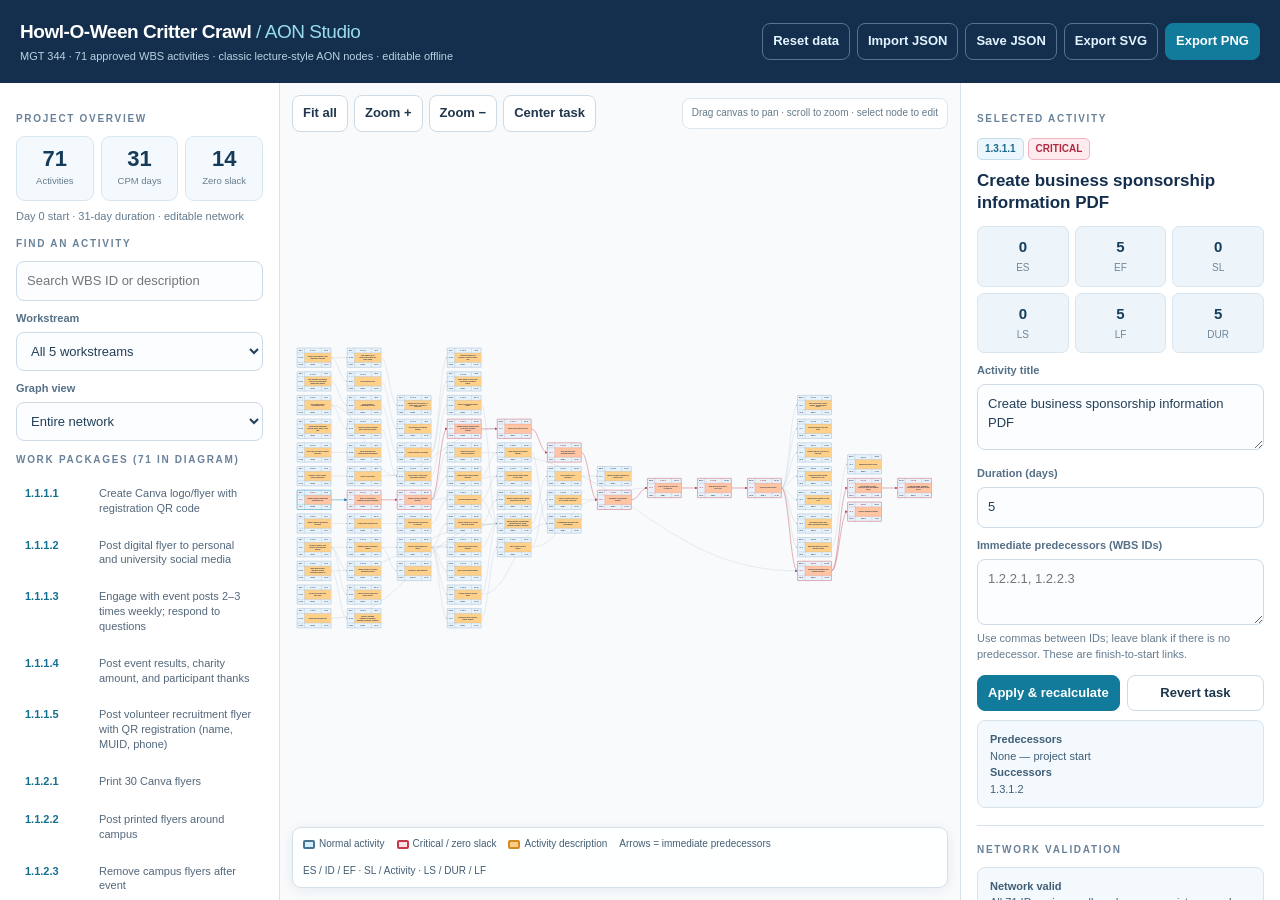
==== howl-o-ween/index.html @ 424c4ec0 "Publish Howl-O-Ween Critter Crawl interactive AON network" ====
<!doctype html>
<html lang="en">
<head>
<meta charset="utf-8">
<meta name="viewport" content="width=device-width,initial-scale=1">
<title>Howl-O-Ween Critter Crawl | Interactive AON Network</title>
<style>
:root{--navy:#132f4d;--navy2:#254867;--blue:#167b9b;--ink:#20364c;--muted:#60778a;--line:#d9e2ec;--panel:#fff;--bg:#eef3f8;--canvas:#f8fafc;--alert:#c6384c;--orange:#f3b35d;--mint:#168b73}
*{box-sizing:border-box}
body{margin:0;background:var(--bg);color:var(--ink);font:13px/1.45 Inter,Arial,Helvetica,sans-serif}
button,input,textarea,select{font:inherit}
button{cursor:pointer;background:#fff;border:1px solid #cddbe7;border-radius:8px;padding:8px 10px;color:var(--ink);font-weight:700;white-space:nowrap}
button:hover{background:#eaf3fc;border-color:#8fb6d3}
button.primary{color:#fff;background:#127a9b;border-color:#127a9b}
button.primary:hover{background:#086582}
button.ghost{background:transparent;color:#e4f4ff;border-color:#54758f}
button.ghost:hover{background:#284c68}
.topbar{background:var(--navy);padding:14px 20px;color:#fff;display:flex;justify-content:space-between;align-items:center;gap:18px;min-height:83px}
h1{margin:0;font-size:19px;letter-spacing:-.45px}
.subtitle{font-size:11px;color:#b9d1e2;margin-top:4px}
.head-actions{display:flex;gap:7px;flex-wrap:wrap;justify-content:flex-end}
.layout{display:grid;grid-template-columns:280px minmax(0,1fr) 320px;height:calc(100dvh - 83px);min-height:540px}
.left,.right{background:#fff;overflow-y:auto;padding:17px 16px}
.left{border-right:1px solid var(--line)}.right{border-left:1px solid var(--line)}
.kicker{font-size:10px;letter-spacing:1.7px;font-weight:850;color:#69829a;text-transform:uppercase;margin:12px 0 9px}
.metrics{display:grid;grid-template-columns:repeat(3,minmax(0,1fr));gap:7px;margin:5px 0 8px}
.metric{border:1px solid #d8e6f0;background:#f4f9fd;border-radius:9px;padding:10px 5px;text-align:center;min-width:0}
.metric strong{font-size:22px;color:#153b59;display:block;line-height:1.13}
.metric span{font-size:9.5px;color:#657c8e}
.search,input,textarea,select{width:100%;border:1px solid #cddae7;border-radius:8px;background:#fbfdff;padding:10px;outline:none;color:#233f58}
input:focus,textarea:focus,select:focus{border-color:#288dac;box-shadow:0 0 0 2px #d5edf5}
label{font-size:11px;color:#547087;font-weight:750;display:block;margin:10px 0 5px}
.small{font-size:11px;color:#647c90}.worklist{margin-top:8px;display:flex;flex-direction:column;gap:4px}
.work{width:100%;text-align:left;display:flex;align-items:flex-start;gap:9px;border:1px solid transparent;background:transparent;white-space:normal;padding:8px;border-radius:7px;font-weight:500}
.work:hover,.work.active{background:#eaf3fc;border-color:#a8c7e3}
.work b{font-size:11px;color:#126f91;min-width:65px}
.work em{font-style:normal;font-size:11px;line-height:1.35;color:#53677b}
.work.crit b{color:#c6384c}
.canvas{position:relative;overflow:hidden;background-color:var(--canvas);background-image:radial-gradient(#dce6f0 0.65px,transparent 0.65px);background-size:16px 16px}
.canvas-header{position:absolute;z-index:2;left:12px;top:12px;right:12px;display:flex;gap:6px;align-items:center;pointer-events:none;flex-wrap:wrap}
.canvas-header>*{pointer-events:auto}
.canvas-header select{width:auto;max-width:155px;background:white}
.note-mini{margin-left:auto;background:#fff;color:#647b8b;border:1px solid #dce6ef;padding:7px 9px;border-radius:8px;font-size:10px;white-space:nowrap}
.graph-wrap{height:100%;width:100%;cursor:grab;touch-action:none}.graph-wrap.is-dragging{cursor:grabbing}
svg#network{height:100%;width:100%;display:block;touch-action:none}
.legend{position:absolute;bottom:12px;left:12px;right:12px;display:flex;flex-wrap:wrap;gap:12px;width:max-content;max-width:calc(100% - 24px);padding:9px 10px;background:#ffffffed;border:1px solid #d5e0e9;border-radius:9px;color:#435d73;font-size:10px;z-index:1;box-shadow:0 2px 12px #1c405614}
.legend i{display:inline-block;vertical-align:middle;margin-right:4px;width:12px;height:9px;border:2px solid #477493;border-radius:2px;background:#d7edfa}
.legend i.red{border-color:#c6384c;background:#ffe1e6}
.legend i.orange{border-color:#d38b21;background:#f9cf88}
.info{padding:10px 12px;border:1px solid #d8e4eb;background:#f3f9fd;border-radius:8px;color:#405e75;font-size:11px;margin:9px 0;line-height:1.5}
.info.warn{background:#fff6e8;border-color:#edc791;color:#7a5621}
.err{padding:9px;border:1px solid #f0b2b9;background:#fff0f2;border-radius:8px;color:#982a40;margin:8px 0;font-size:11px}
.pill{display:inline-block;background:#ecf6fd;color:#1d6a8b;border:1px solid #c2dce9;border-radius:5px;padding:3px 7px;font-size:10px;font-weight:800;margin:2px 4px 2px 0}
.pill.critical{background:#ffebee;color:#ad2b42;border-color:#efb4bd}
.inspecttitle{font-size:17px;line-height:1.3;font-weight:800;color:var(--navy);margin:8px 0 12px}
.inspector-grid{display:grid;grid-template-columns:repeat(3,1fr);gap:6px;margin:10px 0}
.inspector-grid div{background:#edf4fa;border:1px solid #d7e6ef;border-radius:7px;padding:9px 2px;text-align:center}
.inspector-grid b{font-size:15px;display:block;color:#153f5d}
.inspector-grid small{font-size:10px;color:#70869a}
textarea{resize:vertical;min-height:66px}
.formrow{display:flex;gap:7px;margin-top:12px}.formrow>*{flex:1}
hr{border:0;border-top:1px solid var(--line);margin:17px 0}
#filePick{display:none}
@media(max-width:1180px){.layout{grid-template-columns:245px minmax(0,1fr) 275px}.topbar{padding:13px}}
@media(max-width:850px){.layout{height:auto;display:flex;flex-direction:column}.canvas{height:65vh;min-height:490px;order:0}.left{order:1;max-height:340px;border:0;border-top:1px solid var(--line)}.right{order:2;max-height:650px;border:0;border-top:1px solid var(--line)}.topbar{flex-wrap:wrap}.head-actions{justify-content:start}.note-mini{display:none}}
</style>
</head>
<body>
<header class="topbar"><div><h1>Howl-O-Ween Critter Crawl <span style="color:#99dced;font-weight:500"> / AON Studio</span></h1><div class="subtitle">MGT 344 · 71 approved WBS activities · classic lecture-style AON nodes · editable offline</div></div>
<div class="head-actions"><button class="ghost" id="reset">Reset data</button><button class="ghost" id="import">Import JSON</button><input id="filePick" type="file" accept="application/json,.json"><button class="ghost" id="exportJSON">Save JSON</button><button class="ghost" id="exportSVG">Export SVG</button><button class="primary" id="exportPNG">Export PNG</button></div></header>
<div class="layout">
<aside class="left"><div class="kicker">Project overview</div><div class="metrics"><div class="metric"><strong id="numPackages">71</strong><span>Activities</span></div><div class="metric"><strong id="days">31</strong><span>CPM days</span></div><div class="metric"><strong id="critCount">14</strong><span>Zero slack</span></div></div>
<div id="networkInfo" class="small">Duration-only CPM · finish-to-start relationships</div>
<div class="kicker">Find an activity</div><input id="search" placeholder="Search WBS ID or description" aria-label="Search work packages">
<label for="stream">Workstream</label><select id="stream"><option value="all">All 5 workstreams</option></select>
<label for="graphMode">Graph view</label><select id="graphMode"><option value="all">Entire network</option><option value="critical">Critical activities and arrows</option><option value="nearby">Selected activity + neighbors</option><option value="stream">Workstream + linked activities</option></select>
<div class="kicker">Work packages <span id="shown"></span></div><div id="tasksList" class="worklist"></div></aside>
<main class="canvas"><div class="canvas-header"><button id="fit">Fit all</button><button id="zoomIn">Zoom +</button><button id="zoomOut">Zoom −</button><button id="center">Center task</button><span class="note-mini">Drag canvas to pan · scroll to zoom · select node to edit</span></div>
<div id="graphWrap" class="graph-wrap"><svg id="network" xmlns="http://www.w3.org/2000/svg" viewBox="0 0 1200 800" role="img" aria-label="Activity on Node network for 71 project work packages">
<defs><marker id="arr" markerWidth="7" markerHeight="7" refX="9" refY="5" viewBox="0 0 10 10" orient="auto"><path d="M0 0 L10 5 L0 10 Z" fill="#7890a7"/></marker><marker id="arrCrit" markerWidth="7" markerHeight="7" refX="9" refY="5" viewBox="0 0 10 10" orient="auto"><path d="M0 0 L10 5 L0 10 Z" fill="#c6384c"/></marker><marker id="arrSel" markerWidth="7" markerHeight="7" refX="9" refY="5" viewBox="0 0 10 10" orient="auto"><path d="M0 0 L10 5 L0 10 Z" fill="#1686b0"/></marker></defs><g id="draw"></g></svg></div>
<div class="legend"><span><i></i>Normal activity</span><span><i class="red"></i>Critical / zero slack</span><span><i class="orange"></i>Activity description</span><span>Arrows = immediate predecessors</span><span>ES / ID / EF · SL / Activity · LS / DUR / LF</span></div>
</main>
<aside class="right"><div class="kicker">Selected activity</div><div id="inspector"><div class="info">Select any AON node or click its WBS ID on the left to inspect and revise its duration or predecessor links.</div></div><hr><div class="kicker">Network validation</div><div id="validation"></div><hr><div class="kicker">Lecture-based calculation</div><div class="info"><strong>Forward:</strong> ES = max predecessor EF; EF = ES + duration.<br><strong>Backward:</strong> LF = min successor LS; LS = LF − duration.<br><strong>Slack:</strong> SL = LS − ES. Zero slack marks critical activities.<br><br>Only durations and dependencies are considered. Calendar deadlines and specific clock times are <strong>not</strong> imposed.</div><div class="small">Your edits remain in the page until you export JSON. Import that JSON to reopen them in the same webpage.</div></aside>
</div>
<script id="sourceJSON" type="application/json">{"project": "Howl-O-Ween Critter Crawl", "tasks": [{"id": "1.1.1.1", "title": "Create Canva logo/flyer with registration QR code", "group": "Marketing", "section": "Social media marketing", "duration": 2.0, "preds": [], "updated": false, "reason": ""}, {"id": "1.1.1.2", "title": "Post digital flyer to personal and university social media", "group": "Marketing", "section": "Social media marketing", "duration": 2.0, "preds": ["1.1.1.1"], "updated": false, "reason": ""}, {"id": "1.1.1.3", "title": "Engage with event posts 2–3 times weekly; respond to questions", "group": "Marketing", "section": "Social media marketing", "duration": 5.0, "preds": ["1.1.1.2"], "updated": false, "reason": ""}, {"id": "1.1.1.4", "title": "Post event results, charity amount, and participant thanks", "group": "Marketing", "section": "Social media marketing", "duration": 1.0, "preds": ["1.4.6.6"], "updated": false, "reason": ""}, {"id": "1.1.1.5", "title": "Post volunteer recruitment flyer with QR registration (name, MUID, phone)", "group": "Marketing", "section": "Social media marketing", "duration": 1.0, "preds": [], "updated": false, "reason": ""}, {"id": "1.1.2.1", "title": "Print 30 Canva flyers", "group": "Marketing", "section": "Flyers / printed materials", "duration": 1.0, "preds": ["1.1.1.1"], "updated": false, "reason": ""}, {"id": "1.1.2.2", "title": "Post printed flyers around campus", "group": "Marketing", "section": "Flyers / printed materials", "duration": 1.0, "preds": ["1.1.2.1"], "updated": false, "reason": ""}, {"id": "1.1.2.3", "title": "Remove campus flyers after event", "group": "Marketing", "section": "Flyers / printed materials", "duration": 1.0, "preds": ["1.4.6.6"], "updated": false, "reason": ""}, {"id": "1.1.3.1", "title": "Draft animal-shelter participation PDF", "group": "Marketing", "section": "Animal shelter partnership", "duration": 7.0, "preds": [], "updated": false, "reason": ""}, {"id": "1.1.3.2", "title": "Arrange in-person meetings with at least two shelters", "group": "Marketing", "section": "Animal shelter partnership", "duration": 3.0, "preds": ["1.1.3.1"], "updated": false, "reason": ""}, {"id": "1.1.3.3", "title": "Meet shelters, present PDF, and answer questions", "group": "Marketing", "section": "Animal shelter partnership", "duration": 2.0, "preds": ["1.1.3.1", "1.1.3.2"], "updated": false, "reason": ""}, {"id": "1.1.3.4", "title": "Select a participating animal shelter", "group": "Marketing", "section": "Animal shelter partnership", "duration": 2.0, "preds": ["1.1.3.3"], "updated": false, "reason": ""}, {"id": "1.1.4.1", "title": "Draft category-specific thank-you notes with amount raised", "group": "Marketing", "section": "Thank-you notes", "duration": 2.0, "preds": ["1.5.2.2"], "updated": true, "reason": "Thank-you text must use compiled final donation total"}, {"id": "1.1.4.2", "title": "Send participant, volunteer, and sponsor thank-yous by Mon Oct 26", "group": "Marketing", "section": "Thank-you notes", "duration": 1.0, "preds": ["1.1.4.1"], "updated": true, "reason": "Hard deadline: Mon Oct 26; follow-up needed because post-event duration may make deadline infeasible"}, {"id": "1.2.1.1", "title": "Create runner registration form/QR (name, MUID, T-shirt size)", "group": "Participant / Volunteer Logistics", "section": "Registration system", "duration": 1.0, "preds": [], "updated": false, "reason": ""}, {"id": "1.2.1.2", "title": "Set up $10-per-runner payment collection", "group": "Participant / Volunteer Logistics", "section": "Registration system", "duration": 2.0, "preds": [], "updated": false, "reason": ""}, {"id": "1.2.1.3", "title": "Create participant and volunteer tracking database", "group": "Participant / Volunteer Logistics", "section": "Registration system", "duration": 1.0, "preds": ["1.2.1.2"], "updated": false, "reason": ""}, {"id": "1.2.2.1", "title": "Design sponsor-branded event T-shirt after sponsors finalized", "group": "Participant / Volunteer Logistics", "section": "T-shirt ordering", "duration": 5.0, "preds": ["1.3.1.3"], "updated": false, "reason": ""}, {"id": "1.2.2.2", "title": "Research T-shirt printers, pricing, and delivery", "group": "Participant / Volunteer Logistics", "section": "T-shirt ordering", "duration": 3.0, "preds": [], "updated": false, "reason": ""}, {"id": "1.2.2.3", "title": "Select T-shirt printer", "group": "Participant / Volunteer Logistics", "section": "T-shirt ordering", "duration": 1.0, "preds": ["1.2.2.2"], "updated": false, "reason": ""}, {"id": "1.2.2.4", "title": "Place T-shirt orders by Oct 6", "group": "Participant / Volunteer Logistics", "section": "T-shirt ordering", "duration": 1.0, "preds": ["1.2.2.1", "1.2.2.3"], "updated": true, "reason": "Keep one-day ordering task; add mandatory finish-by deadline Oct 6, distinct from task duration"}, {"id": "1.2.2.5", "title": "Verify delivered shirt quantities and sizes", "group": "Participant / Volunteer Logistics", "section": "T-shirt ordering", "duration": 1.0, "preds": ["1.2.2.4"], "updated": false, "reason": ""}, {"id": "1.3.1.1", "title": "Create business sponsorship information PDF", "group": "Fundraising / Sponsors", "section": "Business sponsorships", "duration": 5.0, "preds": [], "updated": false, "reason": ""}, {"id": "1.3.1.2", "title": "Solicit 10–20 business sponsors; follow up and meet", "group": "Fundraising / Sponsors", "section": "Business sponsorships", "duration": 3.0, "preds": ["1.3.1.1"], "updated": false, "reason": ""}, {"id": "1.3.1.3", "title": "Finalize sponsors attending race day", "group": "Fundraising / Sponsors", "section": "Business sponsorships", "duration": 7.0, "preds": ["1.3.1.2"], "updated": false, "reason": ""}, {"id": "1.3.1.4", "title": "Finalize total value of sponsor donations", "group": "Fundraising / Sponsors", "section": "Business sponsorships", "duration": 2.0, "preds": ["1.3.1.3"], "updated": false, "reason": ""}, {"id": "1.3.2.1", "title": "Identify vendors participants will value", "group": "Fundraising / Sponsors", "section": "Food / vendor partnership", "duration": 7.0, "preds": [], "updated": false, "reason": ""}, {"id": "1.3.2.2", "title": "Create vendor outreach PDF", "group": "Fundraising / Sponsors", "section": "Food / vendor partnership", "duration": 5.0, "preds": ["1.3.2.1"], "updated": false, "reason": ""}, {"id": "1.3.2.3", "title": "Invite vendors to participate on race day", "group": "Fundraising / Sponsors", "section": "Food / vendor partnership", "duration": 3.0, "preds": ["1.3.2.2"], "updated": false, "reason": ""}, {"id": "1.3.2.4", "title": "Finalize attending vendors", "group": "Fundraising / Sponsors", "section": "Food / vendor partnership", "duration": 7.0, "preds": ["1.3.2.3"], "updated": true, "reason": "ID corrected from source 1.2.3.4 to current WBS 1.3.2.4"}, {"id": "1.3.3.1", "title": "Design banners with finalized sponsors", "group": "Fundraising / Sponsors", "section": "Sponsor signage", "duration": 3.0, "preds": ["1.3.1.3"], "updated": false, "reason": ""}, {"id": "1.3.3.2", "title": "Order banners and sponsor signage", "group": "Fundraising / Sponsors", "section": "Sponsor signage", "duration": 2.0, "preds": ["1.3.3.1"], "updated": false, "reason": ""}, {"id": "1.3.3.3", "title": "Choose locations for course and plaza signage", "group": "Fundraising / Sponsors", "section": "Sponsor signage", "duration": 3.0, "preds": ["1.4.1.1"], "updated": false, "reason": ""}, {"id": "1.4.1.1", "title": "Plan one-mile campus race course", "group": "Event Execution", "section": "Race course", "duration": 7.0, "preds": ["1.4.1.3"], "updated": false, "reason": ""}, {"id": "1.4.1.2", "title": "Research permits, road closures, and university policies", "group": "Event Execution", "section": "Race course", "duration": 7.0, "preds": [], "updated": false, "reason": ""}, {"id": "1.4.1.3", "title": "Submit campus reservation request", "group": "Event Execution", "section": "Race course", "duration": 1.0, "preds": ["1.4.1.2"], "updated": false, "reason": ""}, {"id": "1.4.1.4", "title": "Obtain SGA event approval", "group": "Event Execution", "section": "Race course", "duration": 14.0, "preds": ["1.4.1.3"], "updated": false, "reason": ""}, {"id": "1.4.1.5", "title": "Submit animals-on-campus permission request", "group": "Event Execution", "section": "Race course", "duration": 1.0, "preds": ["1.4.1.2"], "updated": false, "reason": ""}, {"id": "1.4.1.6", "title": "Confirm first-aid vendor and liability waiver", "group": "Event Execution", "section": "Race course", "duration": 4.0, "preds": ["1.4.1.2"], "updated": false, "reason": ""}, {"id": "1.4.1.7", "title": "Display sponsor banners along course and Cruz Plaza", "group": "Event Execution", "section": "Race course", "duration": 1.0, "preds": ["1.3.3.3"], "updated": false, "reason": ""}, {"id": "1.4.2.1", "title": "Create volunteer GroupMe/group chat", "group": "Event Execution", "section": "Volunteer coordination", "duration": 1.0, "preds": ["1.1.1.5"], "updated": false, "reason": ""}, {"id": "1.4.2.2", "title": "Assign volunteers to stations", "group": "Event Execution", "section": "Volunteer coordination", "duration": 2.0, "preds": ["1.4.2.1"], "updated": false, "reason": ""}, {"id": "1.4.2.3", "title": "Confirm volunteers at stations 15 minutes before race", "group": "Event Execution", "section": "Volunteer coordination", "duration": 1.0, "preds": ["1.4.2.2"], "updated": false, "reason": ""}, {"id": "1.4.3.1", "title": "Draft initial race-day timetable, parking instructions, and FAQ", "group": "Event Execution", "section": "Race-day schedule", "duration": 3.0, "preds": [], "updated": false, "reason": ""}, {"id": "1.4.3.2", "title": "Digitally distribute timetable to attendees, volunteers, vendors, sponsors", "group": "Event Execution", "section": "Race-day schedule", "duration": 2.0, "preds": ["1.4.3.1"], "updated": false, "reason": ""}, {"id": "1.4.3.3", "title": "Prepare detailed schedule/map showing stations, animal adoption, vendors, restrooms", "group": "Event Execution", "section": "Race-day schedule", "duration": 3.0, "preds": ["1.4.1.1", "1.4.3.1", "1.4.4.1", "1.4.5.1", "1.4.5.2", "1.3.2.4", "1.1.3.4"], "updated": true, "reason": "Use finalized locations, partners, and planning inputs; removed physical tent/station/table setup as prerequisites"}, {"id": "1.4.3.4", "title": "Print detailed day-of schedules", "group": "Event Execution", "section": "Race-day schedule", "duration": 1.0, "preds": ["1.4.3.3"], "updated": false, "reason": ""}, {"id": "1.4.3.5", "title": "Hand out printed schedules as guests arrive", "group": "Event Execution", "section": "Race-day schedule", "duration": 1.0, "preds": ["1.4.3.4"], "updated": false, "reason": ""}, {"id": "1.4.4.1", "title": "Select course water-station locations", "group": "Event Execution", "section": "Stations / adoption area", "duration": 2.0, "preds": ["1.4.1.1"], "updated": false, "reason": ""}, {"id": "1.4.4.2", "title": "Set up first-aid tent near Cruz Plaza", "group": "Event Execution", "section": "Stations / adoption area", "duration": 1.0, "preds": [], "updated": false, "reason": ""}, {"id": "1.4.4.3", "title": "Set up course water stations", "group": "Event Execution", "section": "Stations / adoption area", "duration": 1.0, "preds": ["1.4.1.1"], "updated": false, "reason": ""}, {"id": "1.4.4.4", "title": "Set up sponsor/vendor tables at Cruz Plaza", "group": "Event Execution", "section": "Stations / adoption area", "duration": 1.0, "preds": ["1.3.2.4", "1.3.1.3"], "updated": false, "reason": ""}, {"id": "1.4.4.5", "title": "Direct shelter to Cruz Plaza and help set up animal station", "group": "Event Execution", "section": "Stations / adoption area", "duration": 1.0, "preds": ["1.4.2.2"], "updated": true, "reason": "Duration confirmed as 1 day"}, {"id": "1.4.5.1", "title": "Create event parking plan", "group": "Event Execution", "section": "Parking / spectator areas", "duration": 3.0, "preds": [], "updated": false, "reason": ""}, {"id": "1.4.5.2", "title": "Choose spectator viewing areas", "group": "Event Execution", "section": "Parking / spectator areas", "duration": 3.0, "preds": ["1.4.1.1"], "updated": false, "reason": ""}, {"id": "1.4.5.3", "title": "Communicate spectator areas with signage", "group": "Event Execution", "section": "Parking / spectator areas", "duration": 1.0, "preds": ["1.4.5.2", "1.3.3.2"], "updated": false, "reason": ""}, {"id": "1.4.5.4", "title": "Determine runner check-in station location", "group": "Event Execution", "section": "Parking / spectator areas", "duration": 1.0, "preds": ["1.4.1.1"], "updated": true, "reason": "Duration confirmed as 1 day"}, {"id": "1.4.6.1", "title": "Set up runner check-in station", "group": "Event Execution", "section": "Starting and finishing the race", "duration": 1.0, "preds": ["1.4.5.4"], "updated": false, "reason": ""}, {"id": "1.4.6.2", "title": "Check in runners 9:00–9:45 a.m. (revised from 10:00)", "group": "Event Execution", "section": "Starting and finishing the race", "duration": 1.0, "preds": ["1.4.6.1"], "updated": true, "reason": "Replaced social-media post predecessor with check-in station setup; check-in ends 9:45 a.m."}, {"id": "1.4.6.3", "title": "Distribute T-shirts during check-in", "group": "Event Execution", "section": "Starting and finishing the race", "duration": 1.0, "preds": ["1.4.6.1", "1.2.2.5"], "updated": true, "reason": "T-shirt handout runs concurrently with check-in, not after check-in finishes"}, {"id": "1.4.6.4", "title": "Line up runners at start line by 9:50 a.m.", "group": "Event Execution", "section": "Starting and finishing the race", "duration": 1.0, "preds": ["1.4.6.2", "1.4.6.3"], "updated": true, "reason": "Lineup follows check-in and shirt handout by 9:50; requires sub-day event schedule"}, {"id": "1.4.6.5", "title": "Blow horn to start race at 10:00 a.m.", "group": "Event Execution", "section": "Starting and finishing the race", "duration": 1.0, "preds": ["1.4.6.4"], "updated": false, "reason": ""}, {"id": "1.4.6.6", "title": "Conclude event at noon", "group": "Event Execution", "section": "Starting and finishing the race", "duration": 1.0, "preds": ["1.4.6.5"], "updated": false, "reason": ""}, {"id": "1.5.1.1", "title": "Remove signs by 2:00 p.m. on event day", "group": "Project Closeout", "section": "Cleanup", "duration": 1.0, "preds": ["1.4.6.6"], "updated": true, "reason": "Cleanup duration changed from 3 to 1 day; actual deadline 2 p.m. event day"}, {"id": "1.5.1.2", "title": "Dismantle sponsor/vendor tables by 2:00 p.m.", "group": "Project Closeout", "section": "Cleanup", "duration": 2.0, "preds": ["1.4.6.6"], "updated": false, "reason": ""}, {"id": "1.5.1.3", "title": "Remove water stations by 2:00 p.m.", "group": "Project Closeout", "section": "Cleanup", "duration": 1.0, "preds": ["1.4.6.6"], "updated": false, "reason": ""}, {"id": "1.5.1.4", "title": "Help animal shelter pack station and transport animals", "group": "Project Closeout", "section": "Cleanup", "duration": 2.0, "preds": ["1.4.6.6"], "updated": false, "reason": ""}, {"id": "1.5.2.1", "title": "Transfer donation to shelter", "group": "Project Closeout", "section": "Final data / report", "duration": 3.0, "preds": ["1.5.2.2"], "updated": false, "reason": ""}, {"id": "1.5.2.2", "title": "Compile final attendance and donation amounts", "group": "Project Closeout", "section": "Final data / report", "duration": 2.0, "preds": ["1.4.6.6", "1.3.1.4"], "updated": true, "reason": "Recommended: compile true final totals after event conclusion and sponsor totals; replaces before-event check-in as only event input"}, {"id": "1.5.2.3", "title": "Hold team debrief and record lessons learned", "group": "Project Closeout", "section": "Final data / report", "duration": 1.0, "preds": ["1.4.6.6"], "updated": false, "reason": ""}, {"id": "1.5.2.4", "title": "Submit final project report", "group": "Project Closeout", "section": "Final data / report", "duration": 2.0, "preds": ["1.5.2.3"], "updated": false, "reason": ""}], "project_days": 31.0, "critical_nodes": ["1.1.4.1", "1.1.4.2", "1.2.2.1", "1.2.2.4", "1.2.2.5", "1.3.1.1", "1.3.1.2", "1.3.1.3", "1.4.6.3", "1.4.6.4", "1.4.6.5", "1.4.6.6", "1.5.2.1", "1.5.2.2"], "critical_paths": [["1.3.1.1", "1.3.1.2", "1.3.1.3", "1.2.2.1", "1.2.2.4", "1.2.2.5", "1.4.6.3", "1.4.6.4", "1.4.6.5", "1.4.6.6", "1.5.2.2", "1.1.4.1", "1.1.4.2"], ["1.3.1.1", "1.3.1.2", "1.3.1.3", "1.2.2.1", "1.2.2.4", "1.2.2.5", "1.4.6.3", "1.4.6.4", "1.4.6.5", "1.4.6.6", "1.5.2.2", "1.5.2.1"]], "groups": {"Event Execution": "Event Execution", "Fundraising / Sponsors": "Fundraising / Sponsors", "Marketing": "Marketing", "Participant / Volunteer Logistics": "Participant / Volunteer Logistics", "Project Closeout": "Project Closeout"}, "source": "Approved 71 Work Packages review workbook, Nov 2026", "day_only": true}</script>
<script>
'use strict';
const $ = id=>document.getElementById(id);
const NS='http://www.w3.org/2000/svg';
const baseline=JSON.parse($('sourceJSON').textContent);
const original=structuredClone(baseline.tasks);
let tasks=structuredClone(original);
const streamGroups=[...new Set(tasks.map(t=>t.group))];
let selected='1.3.1.1';
let calc={},successors={},topo=[],criticalEdges=new Set(),projectDays=0,errors=[],boxMap=new Map();
let view={x:0,y:0,w:1200,h:800},bounds={x:0,y:0,w:1200,h:800},drag=null;
const nodeWidth=242,nodeHeight=138,colSpacing=115,rowSpacing=31;
function element(tag,attrs,text){const e=document.createElementNS(NS,tag);for(const [k,v] of Object.entries(attrs||{}))e.setAttribute(k,String(v));if(text!==undefined)e.textContent=String(text);return e}
const byId=()=>new Map(tasks.map(t=>[t.id,t]));
const round=n=>(Math.abs(n-Math.round(n))<1e-7?String(Math.round(n)):String(Number(n.toFixed(2))));
function calcNetwork(){errors=[];calc={};successors={};topo=[];criticalEdges=new Set();const by=byId();
  if(tasks.length!==71)errors.push('Expected 71 work packages, found '+tasks.length);
  if(by.size!==tasks.length)errors.push('Duplicate WBS IDs found');
  for(const t of tasks){successors[t.id]=[];if(!(Number.isFinite(Number(t.duration))&&Number(t.duration)>0))errors.push('Invalid duration for '+t.id);if(!Array.isArray(t.preds))errors.push('Invalid predecessor list at '+t.id)}
  if(errors.length)return false;
  for(const t of tasks){for(const p of t.preds){if(!by.has(p))errors.push(t.id+' references missing ID '+p);else if(p===t.id)errors.push(t.id+' cannot precede itself');else successors[p].push(t.id)}}
  if(errors.length)return false;
  const incoming=new Map(tasks.map(t=>[t.id,t.preds.length]));let ready=tasks.filter(t=>!t.preds.length).map(t=>t.id).sort();
  while(ready.length){const id=ready.shift();topo.push(id);for(const ch of successors[id]){incoming.set(ch,incoming.get(ch)-1);if(incoming.get(ch)===0){ready.push(ch);ready.sort()}}}
  if(topo.length!==tasks.length){errors.push('Circular predecessor relationship detected');return false}
  for(const id of topo){const t=by.get(id);const ES=t.preds.length?Math.max(...t.preds.map(p=>calc[p].EF)):0;calc[id]={ES,EF:ES+Number(t.duration)}}
  projectDays=Math.max(...topo.map(id=>calc[id].EF));
  for(const id of [...topo].reverse()){const t=by.get(id),s=successors[id];const LF=s.length?Math.min(...s.map(ch=>calc[ch].LS)):projectDays;const LS=LF-Number(t.duration);calc[id].LF=LF;calc[id].LS=LS;calc[id].SL=Number((LS-calc[id].ES).toFixed(6));}
  for(const id of topo){for(const to of successors[id]){if(calc[id].SL===0&&calc[to].SL===0&&Math.abs(calc[id].EF-calc[to].ES)<1e-6)criticalEdges.add(id+'>'+to)}}
  return true;
}
function visibleIds(){const mode=$('graphMode').value;const m=new Map(tasks.map(t=>[t.id,t]));
  if(mode==='all')return new Set(topo);
  if(mode==='critical')return new Set(topo.filter(id=>calc[id].SL===0));
  if(mode==='nearby'){let s=new Set([selected]);const t=m.get(selected);for(const p of t.preds)s.add(p);for(const n of successors[selected]||[])s.add(n);return s;}
  let g=$('stream').value;
  if(g==='all')return new Set(topo);
  let s=new Set(tasks.filter(t=>t.group===g).map(t=>t.id));for(const id of [...s]){for(const p of m.get(id).preds)s.add(p);for(const to of successors[id])s.add(to)}return s;
}
function wrap(str,max=26,lines=4){let words=String(str).split(/\s+/),out=[],line='';for(const w of words){if(line&&line.length+w.length+1>max){out.push(line);line=w}else line+=(line?' ':'')+w}if(line)out.push(line);if(out.length>lines){out=out.slice(0,lines);let last=out[lines-1];out[lines-1]=last.slice(0,max-1).replace(/[ ,;-]+$/,'')+'…'}return out}
function layoutNodes(visible){const m=byId();let rawLayer={};for(const id of topo)rawLayer[id]=m.get(id).preds.length?Math.max(...m.get(id).preds.map(p=>rawLayer[p]+1)):0;
  let layers=[...new Set(topo.filter(id=>visible.has(id)).map(id=>rawLayer[id]))].sort((a,b)=>a-b);
  const columns=layers.map(layer=>topo.filter(id=>visible.has(id)&&rawLayer[id]===layer));
  const positions={};for(let col=0;col<columns.length;col++)for(let j=0;j<columns[col].length;j++)positions[columns[col][j]]=j;
  // Barycenter sort to reduce crossings in a large, many-to-many network.
  for(let col=1;col<columns.length;col++){
    columns[col].sort((a,b)=>{
      const ps=id=>m.get(id).preds.filter(p=>visible.has(p));
      const score=id=>{let list=ps(id);return list.length?list.reduce((acc,p)=>acc+(positions[p]||0),0)/list.length:positions[id]+.5};
      return score(a)-score(b)||a.localeCompare(b)
    });for(let j=0;j<columns[col].length;j++)positions[columns[col][j]]=j;
  }
  boxMap=new Map();const maxH=Math.max(...columns.map(c=>c.length),1)*(nodeHeight+rowSpacing)+95;
  columns.forEach((column,k)=>{const used=column.length*(nodeHeight+rowSpacing)-rowSpacing;const startY=Math.max(60,(maxH-used)/2);column.forEach((id,i)=>boxMap.set(id,{x:72+k*(nodeWidth+colSpacing),y:startY+i*(nodeHeight+rowSpacing),w:nodeWidth,h:nodeHeight}))});
  bounds={x:0,y:0,w:Math.max(850,columns.length*(nodeWidth+colSpacing)+110),h:maxH+50};
}
function drawNode(id,group){const t=byId().get(id),m=calc[id],pos=boxMap.get(id),critical=m.SL===0,picked=id===selected;
  const g=element('g',{transform:`translate(${pos.x},${pos.y})`,style:'cursor:pointer',tabindex:0,role:'button','aria-label':id+' '+t.title});
  const border=picked?'#0b82b0':critical?'#c6384c':'#527d9e';const thick=picked?3.3:critical?2.8:1.65;
  g.append(element('rect',{x:0,y:0,rx:3,ry:3,width:nodeWidth,height:nodeHeight,fill:'#e7f2fb',stroke:border,'stroke-width':thick}));
  g.append(element('rect',{x:53,y:35,width:nodeWidth-54,height:68,fill:critical?'#ffc4a2':'#ffd08a'}));
  g.append(element('line',{x1:0,y1:35,x2:nodeWidth,y2:35,stroke:border,'stroke-width':1.1}));
  g.append(element('line',{x1:0,y1:103,x2:nodeWidth,y2:103,stroke:border,'stroke-width':1.1}));
  g.append(element('line',{x1:53,y1:0,x2:53,y2:nodeHeight,stroke:border,'stroke-width':1.1}));
  g.append(element('line',{x1:173,y1:0,x2:173,y2:35,stroke:border,'stroke-width':1.1}));
  g.append(element('line',{x1:173,y1:103,x2:173,y2:nodeHeight,stroke:border,'stroke-width':1.1}));
  const center=(x,y,str,size=12,color='#203b52',bold=true)=>g.append(element('text',{x,y,'font-size':size,'font-family':'Arial,Helvetica,sans-serif','text-anchor':'middle','dominant-baseline':'middle',fill:color,'font-weight':bold?700:500},str));
  center(26,17,'ES '+round(m.ES),11.2);center(112,17,id,13.4,critical?'#aa263b':'#164b70');center(208,17,'EF '+round(m.EF),11.2);
  center(26,69,'SL '+round(m.SL),11.5,critical?'#bb2b41':'#164b70');
  const lines=wrap(t.title,29,4),textHeight=13.6,centerY=69.5;lines.forEach((line,i)=>center(147,centerY+(i-(lines.length-1)/2)*textHeight,line,10.5,'#253446',true));
  center(26,120,'LS '+round(m.LS),11.2);center(112,120,'DUR '+round(t.duration),11.2);center(208,120,'LF '+round(m.LF),11.2);
  const title=element('title',{},id+' • '+t.title+'\nDUR '+t.duration+' • ES '+round(m.ES)+' EF '+round(m.EF)+' LS '+round(m.LS)+' LF '+round(m.LF)+' SL '+round(m.SL));g.append(title);
  g.addEventListener('click',e=>{e.stopPropagation();selected=id;refresh(false)});
  g.addEventListener('keydown',e=>{if(e.key==='Enter'||e.key===' '){e.preventDefault();selected=id;refresh(false)}});group.append(g);
}
function graphDraw(){const layer=$('draw');layer.replaceChildren();boxMap=new Map();if(errors.length){layer.append(element('text',{x:30,y:70,fill:'#b91c1c','font-size':19},'Fix invalid predecessor links to redraw the network.'));return}
  const visible=visibleIds();layoutNodes(visible);
  const edgeGroup=element('g'),nodeGroup=element('g');layer.append(edgeGroup,nodeGroup);
  for(const t of tasks){if(!visible.has(t.id))continue;const end=boxMap.get(t.id);
    for(const pre of t.preds){if(!visible.has(pre))continue;const start=boxMap.get(pre);
      const sx=start.x+nodeWidth,sy=start.y+nodeHeight/2,ex=end.x,ey=end.y+nodeHeight/2,dx=Math.max(30,(ex-sx)*.45);
      const isCritical=criticalEdges.has(pre+'>'+t.id),isSelected=(pre===selected||t.id===selected);
      let stroke=isSelected?'#178ab2':isCritical?'#c6384c':'#8298af';let marker=isSelected?'arrSel':isCritical?'arrCrit':'arr';
      const path=element('path',{d:`M ${sx} ${sy} C ${sx+dx} ${sy}, ${ex-dx} ${ey}, ${ex} ${ey}`,fill:'none',stroke,'stroke-width':isSelected?3.3:isCritical?2.8:1.65,opacity:isSelected?1:isCritical?.98:.68,'marker-end':`url(#${marker})`});edgeGroup.append(path)
    }
  }
  for(const id of topo){if(visible.has(id))drawNode(id,nodeGroup)}
  $('shown').textContent='('+visible.size+' in diagram)';
}
function fit(){const rect=$('graphWrap').getBoundingClientRect();const aspect=rect.width/Math.max(rect.height,1);const width=bounds.w+100,height=bounds.h+90;let w=Math.max(width,height*aspect),h=w/aspect;view={x:bounds.x-(w-width)/2-50,y:bounds.y-(h-height)/2-45,w,h};applyView()}
function applyView(){$('network').setAttribute('viewBox',`${view.x} ${view.y} ${view.w} ${view.h}`)}
function zoom(ratio,p={x:view.x+view.w/2,y:view.y+view.h/2}){view.x=p.x-(p.x-view.x)*ratio;view.y=p.y-(p.y-view.y)*ratio;view.w*=ratio;view.h*=ratio;applyView()}
function centerTask(id){const p=boxMap.get(id);if(!p)return;view.x=p.x+p.w/2-view.w/2;view.y=p.y+p.h/2-view.h/2;applyView()}
function taskList(){const box=$('tasksList');box.replaceChildren();const query=$('search').value.trim().toLowerCase(),stream=$('stream').value;
  const shown=tasks.filter(t=>(stream==='all'||t.group===stream)&&(!query||(t.id+' '+t.title).toLowerCase().includes(query)));
  for(const t of shown){const b=document.createElement('button');b.className='work'+(t.id===selected?' active':'')+(calc[t.id]?.SL===0?' crit':'');
    const k=document.createElement('b');k.textContent=t.id;const n=document.createElement('em');n.textContent=t.title;b.append(k,n);
    b.onclick=()=>{selected=t.id;refresh(false);if(!boxMap.has(t.id)){$('graphMode').value='nearby';refresh(true)}centerTask(t.id)};box.append(b)
  }
  if(!shown.length){const p=document.createElement('p');p.className='small';p.textContent='No matching activities.';box.append(p)}
}
function renderInspector(){const root=$('inspector');root.replaceChildren();const t=tasks.find(t=>t.id===selected);if(!t)return;
  const head=document.createElement('div');head.innerHTML='<span class="pill">'+t.id+'</span>'+(calc[t.id]?.SL===0?'<span class="pill critical">CRITICAL</span>':'');root.append(head);
  const h=document.createElement('h2');h.className='inspecttitle';h.textContent=t.title;root.append(h);
  if(calc[t.id]){const stats=document.createElement('div');stats.className='inspector-grid';for(const k of ['ES','EF','SL','LS','LF','DUR']){let m=document.createElement('div'),n=document.createElement('b'),label=document.createElement('small');n.textContent=k==='DUR'?round(t.duration):round(calc[t.id][k]);label.textContent=k;m.append(n,label);stats.append(m)}root.append(stats)}
  const form=document.createElement('form');form.innerHTML=`<label>Activity title</label><textarea name="title" required></textarea><label>Duration (days)</label><input name="duration" type="number" min="0.1" step="0.1" required><label>Immediate predecessors (WBS IDs)</label><textarea name="preds" placeholder="1.2.2.1, 1.2.2.3"></textarea><div class="small">Use commas between IDs; leave blank if there is no predecessor. These are finish-to-start links.</div><div class="formrow"><button type="submit" class="primary">Apply & recalculate</button><button type="button" id="revertOne">Revert task</button></div>`;
  form.elements.title.value=t.title;form.elements.duration.value=t.duration;form.elements.preds.value=t.preds.join(', ');
  form.addEventListener('submit',e=>{e.preventDefault();const prev=structuredClone(t);const updated={title:form.elements.title.value.trim(),duration:Number(form.elements.duration.value),preds:[...new Set(form.elements.preds.value.split(/[;,\n]+/).map(x=>x.trim()).filter(Boolean))]};
    Object.assign(t,updated);if(!calcNetwork()){const msg=errors.join('\n');Object.assign(t,prev);calcNetwork();alert('Change not applied:\n'+msg);return}refresh(false)
  });root.append(form);
  form.querySelector('#revertOne').onclick=()=>{const old=original.find(x=>x.id===t.id);Object.assign(t,structuredClone(old));refresh(false)};
  const conn=document.createElement('div');conn.className='info';conn.innerHTML='<b>Predecessors</b><div id="prevText"></div><b>Successors</b><div id="nextText"></div>';
  conn.querySelector('#prevText').textContent=t.preds.join(', ')||'None — project start';conn.querySelector('#nextText').textContent=(successors[t.id]||[]).join(', ')||'None — terminal activity';root.append(conn);
}
function renderValidation(){const v=$('validation');v.replaceChildren();if(errors.length){for(const e of errors){const d=document.createElement('div');d.className='err';d.textContent=e;v.append(d)}return}
  const info=document.createElement('div');info.className='info';info.innerHTML='<strong>Network valid</strong><br>All 71 IDs unique · all predecessors exist · no cycles detected · duration-only CPM.';v.append(info);
  const endpoints=topo.filter(id=>successors[id].length===0);let c=topo.filter(id=>calc[id].SL===0).length;
  const details=document.createElement('div');details.className='small';details.textContent=`${c} zero-slack activities · ${endpoints.length} terminal activities · maximum slack ${round(Math.max(...topo.map(id=>calc[id].SL)))} days.`;v.append(details);
}
function refresh(refit=true){const okay=calcNetwork();$('numPackages').textContent=tasks.length;$('days').textContent=okay?round(projectDays):'!';$('critCount').textContent=okay?topo.filter(id=>calc[id].SL===0).length:'!';$('networkInfo').textContent=okay?`Day 0 start · ${round(projectDays)}-day duration · editable network`:'Fix link validation errors';taskList();graphDraw();renderInspector();renderValidation();if(refit&&okay)fit()}
function fileSave(name,blob){const url=URL.createObjectURL(blob);const link=document.createElement('a');link.href=url;link.download=name;link.click();setTimeout(()=>URL.revokeObjectURL(url),1500)}
function svgForExport(){const clone=$('network').cloneNode(true),pad=55;
  clone.setAttribute('xmlns','http://www.w3.org/2000/svg');clone.setAttribute('viewBox',`${bounds.x-pad} ${bounds.y-pad} ${bounds.w+2*pad} ${bounds.h+2*pad}`);
  clone.setAttribute('width',bounds.w+2*pad);clone.setAttribute('height',bounds.h+2*pad);
  const bg=element('rect',{x:bounds.x-pad,y:bounds.y-pad,width:bounds.w+2*pad,height:bounds.h+2*pad,fill:'#f8fafc'});clone.insertBefore(bg,clone.querySelector('#draw'));
  return new XMLSerializer().serializeToString(clone)
}
$('fit').onclick=fit;$('zoomIn').onclick=()=>zoom(.75);$('zoomOut').onclick=()=>zoom(1.3);$('center').onclick=()=>centerTask(selected);
$('search').addEventListener('input',taskList);$('stream').addEventListener('change',()=>refresh(true));$('graphMode').addEventListener('change',()=>refresh(true));
$('reset').onclick=()=>{if(confirm('Reset all activities to the approved 71-package schedule?')){tasks=structuredClone(original);selected='1.3.1.1';$('stream').value='all';$('graphMode').value='all';$('search').value='';refresh(true)}};
$('exportJSON').onclick=()=>fileSave('Howl_O_Ween_AON_Edits.json',new Blob([JSON.stringify({project:baseline.project,tasks,saved:new Date().toISOString()},null,2)],{type:'application/json'}));
$('import').onclick=()=>$('filePick').click();$('filePick').onchange=async e=>{const file=e.target.files[0];if(!file)return;try{const object=JSON.parse(await file.text());if(!Array.isArray(object.tasks)||object.tasks.length!==71)throw Error('JSON must contain 71 tasks');const ids=object.tasks.map(t=>t.id).sort().join('|');if(ids!==original.map(t=>t.id).sort().join('|'))throw Error('WBS ID set must remain the approved 71 IDs');const before=tasks;tasks=object.tasks;if(!calcNetwork()){const err=errors.join('; ');tasks=before;calcNetwork();throw Error(err)}refresh(true)}catch(e){alert('Could not import: '+e.message)}$('filePick').value=''};
$('exportSVG').onclick=()=>fileSave('Howl_O_Ween_AON_Network.svg',new Blob([svgForExport()],{type:'image/svg+xml;charset=utf-8'}));
$('exportPNG').onclick=()=>{const svg=svgForExport(),src=URL.createObjectURL(new Blob([svg],{type:'image/svg+xml;charset=utf-8'})),image=new Image();image.onload=()=>{const max=7200,ratio=Math.min(2,max/image.width,max/image.height);const canvas=document.createElement('canvas');canvas.width=Math.max(1,Math.round(image.width*ratio));canvas.height=Math.max(1,Math.round(image.height*ratio));const ctx=canvas.getContext('2d');ctx.fillStyle='#f8fafc';ctx.fillRect(0,0,canvas.width,canvas.height);ctx.drawImage(image,0,0,canvas.width,canvas.height);canvas.toBlob(b=>{if(b)fileSave('Howl_O_Ween_AON_Network.png',b)},'image/png');URL.revokeObjectURL(src)};image.onerror=()=>{URL.revokeObjectURL(src);alert('PNG export failed in this browser. Use Export SVG instead.')};image.src=src};
const svg=$('network');function eventPoint(e){const r=svg.getBoundingClientRect();return{x:view.x+(e.clientX-r.left)/r.width*view.w,y:view.y+(e.clientY-r.top)/r.height*view.h}}
svg.addEventListener('wheel',e=>{e.preventDefault();zoom(e.deltaY>0?1.15:.88,eventPoint(e))},{passive:false});
svg.addEventListener('pointerdown',e=>{if(e.target.closest('[role="button"]'))return;drag={x:e.clientX,y:e.clientY,startX:view.x,startY:view.y};svg.setPointerCapture(e.pointerId);$('graphWrap').classList.add('is-dragging')});
svg.addEventListener('pointermove',e=>{if(!drag)return;const r=svg.getBoundingClientRect();view.x=drag.startX-(e.clientX-drag.x)/r.width*view.w;view.y=drag.startY-(e.clientY-drag.y)/r.height*view.h;applyView()});
svg.addEventListener('pointerup',()=>{drag=null;$('graphWrap').classList.remove('is-dragging')});svg.addEventListener('pointercancel',()=>{drag=null;$('graphWrap').classList.remove('is-dragging')});
for(const stream of streamGroups){const option=document.createElement('option');option.value=stream;option.textContent=stream;$('stream').append(option)}
refresh(true);
</script>
</body>
</html>
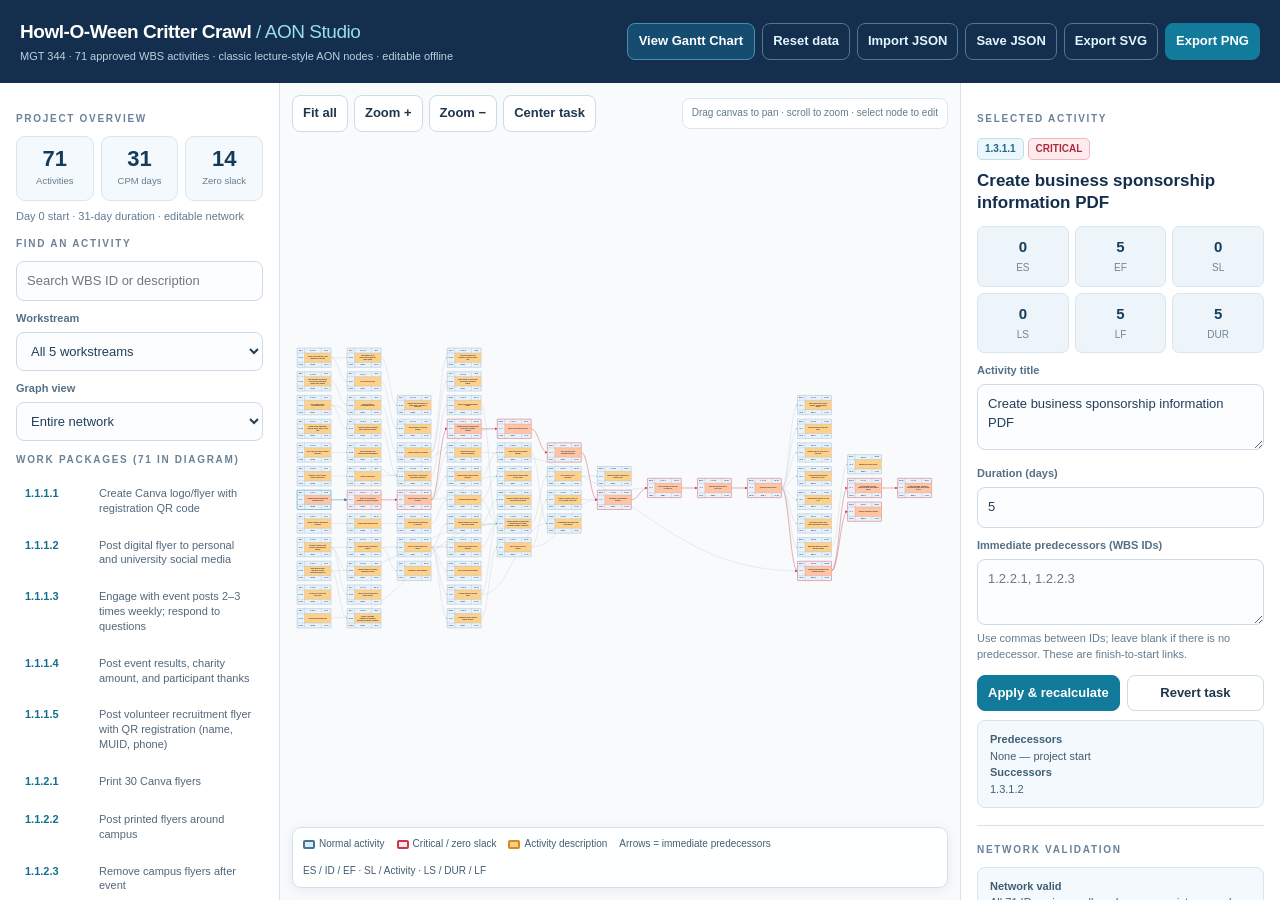
==== commit db326c0b: "Link Howl-O-Ween AON network to interactive Gantt chart" ====
--- a/howl-o-ween/index.html
+++ b/howl-o-ween/index.html
@@ -67,7 +67,7 @@
 </head>
 <body>
 <header class="topbar"><div><h1>Howl-O-Ween Critter Crawl <span style="color:#99dced;font-weight:500"> / AON Studio</span></h1><div class="subtitle">MGT 344 · 71 approved WBS activities · classic lecture-style AON nodes · editable offline</div></div>
-<div class="head-actions"><button class="ghost" id="reset">Reset data</button><button class="ghost" id="import">Import JSON</button><input id="filePick" type="file" accept="application/json,.json"><button class="ghost" id="exportJSON">Save JSON</button><button class="ghost" id="exportSVG">Export SVG</button><button class="primary" id="exportPNG">Export PNG</button></div></header>
+<div class="head-actions"><a href="gantt.html" class="ghost" style="text-decoration:none;display:inline-flex;align-items:center;background:#164c70;color:white;border:1px solid #4a8db2;padding:8px 11px;border-radius:8px;font-weight:700">View Gantt Chart</a><button class="ghost" id="reset">Reset data</button><button class="ghost" id="import">Import JSON</button><input id="filePick" type="file" accept="application/json,.json"><button class="ghost" id="exportJSON">Save JSON</button><button class="ghost" id="exportSVG">Export SVG</button><button class="primary" id="exportPNG">Export PNG</button></div></header>
 <div class="layout">
 <aside class="left"><div class="kicker">Project overview</div><div class="metrics"><div class="metric"><strong id="numPackages">71</strong><span>Activities</span></div><div class="metric"><strong id="days">31</strong><span>CPM days</span></div><div class="metric"><strong id="critCount">14</strong><span>Zero slack</span></div></div>
 <div id="networkInfo" class="small">Duration-only CPM · finish-to-start relationships</div>
